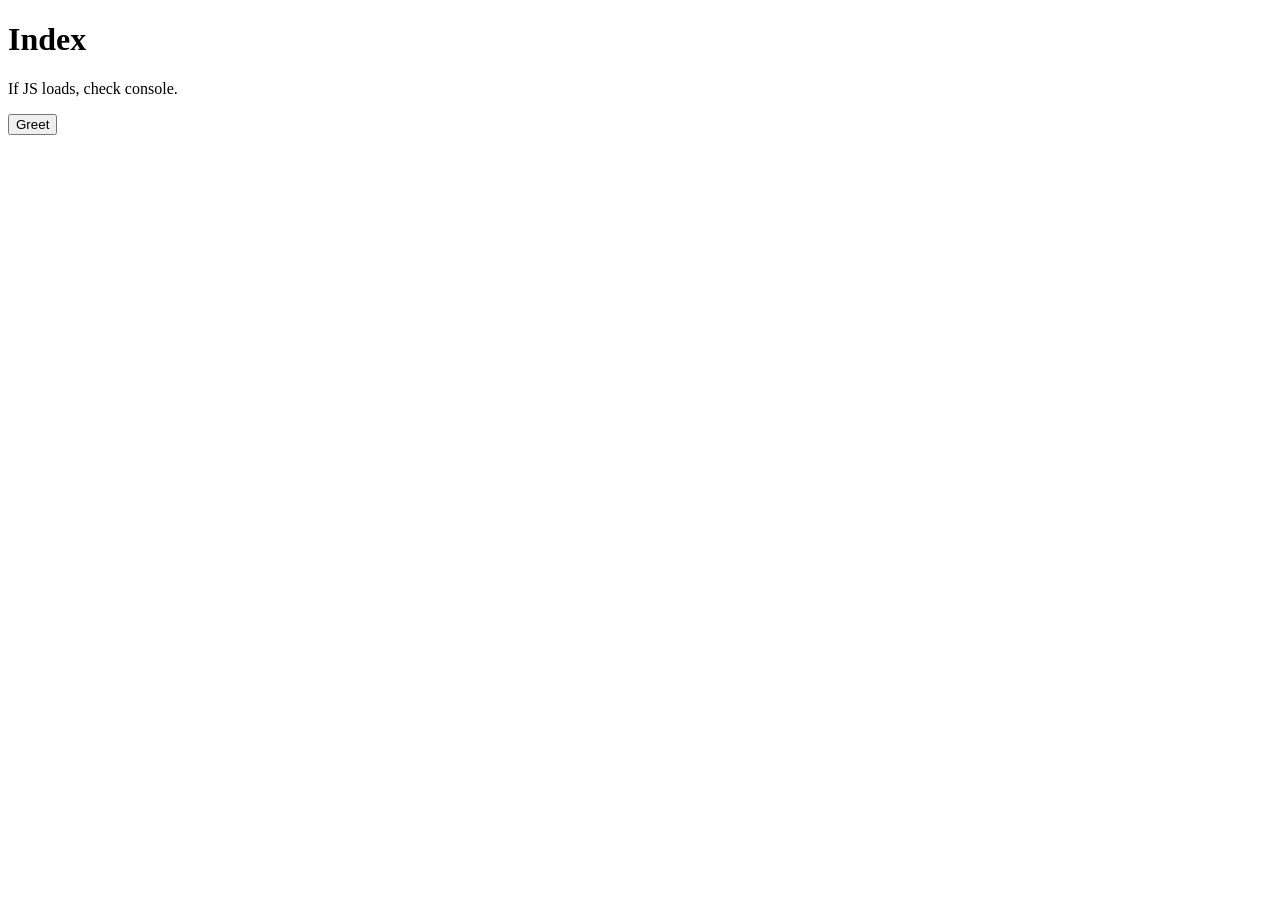
==== public/index.html @ 1df29bf6 "first commit" ====
<!doctype html>
<html>
<head>
  <meta charset="utf-8">
  <title>Test Server</title>
  <script src="/js/app.js"></script>
</head>
<body>
  <h1>Index</h1>
  <p>If JS loads, check console.</p>

  <button onclick="greet()">Greet</button>
</body>
</html>
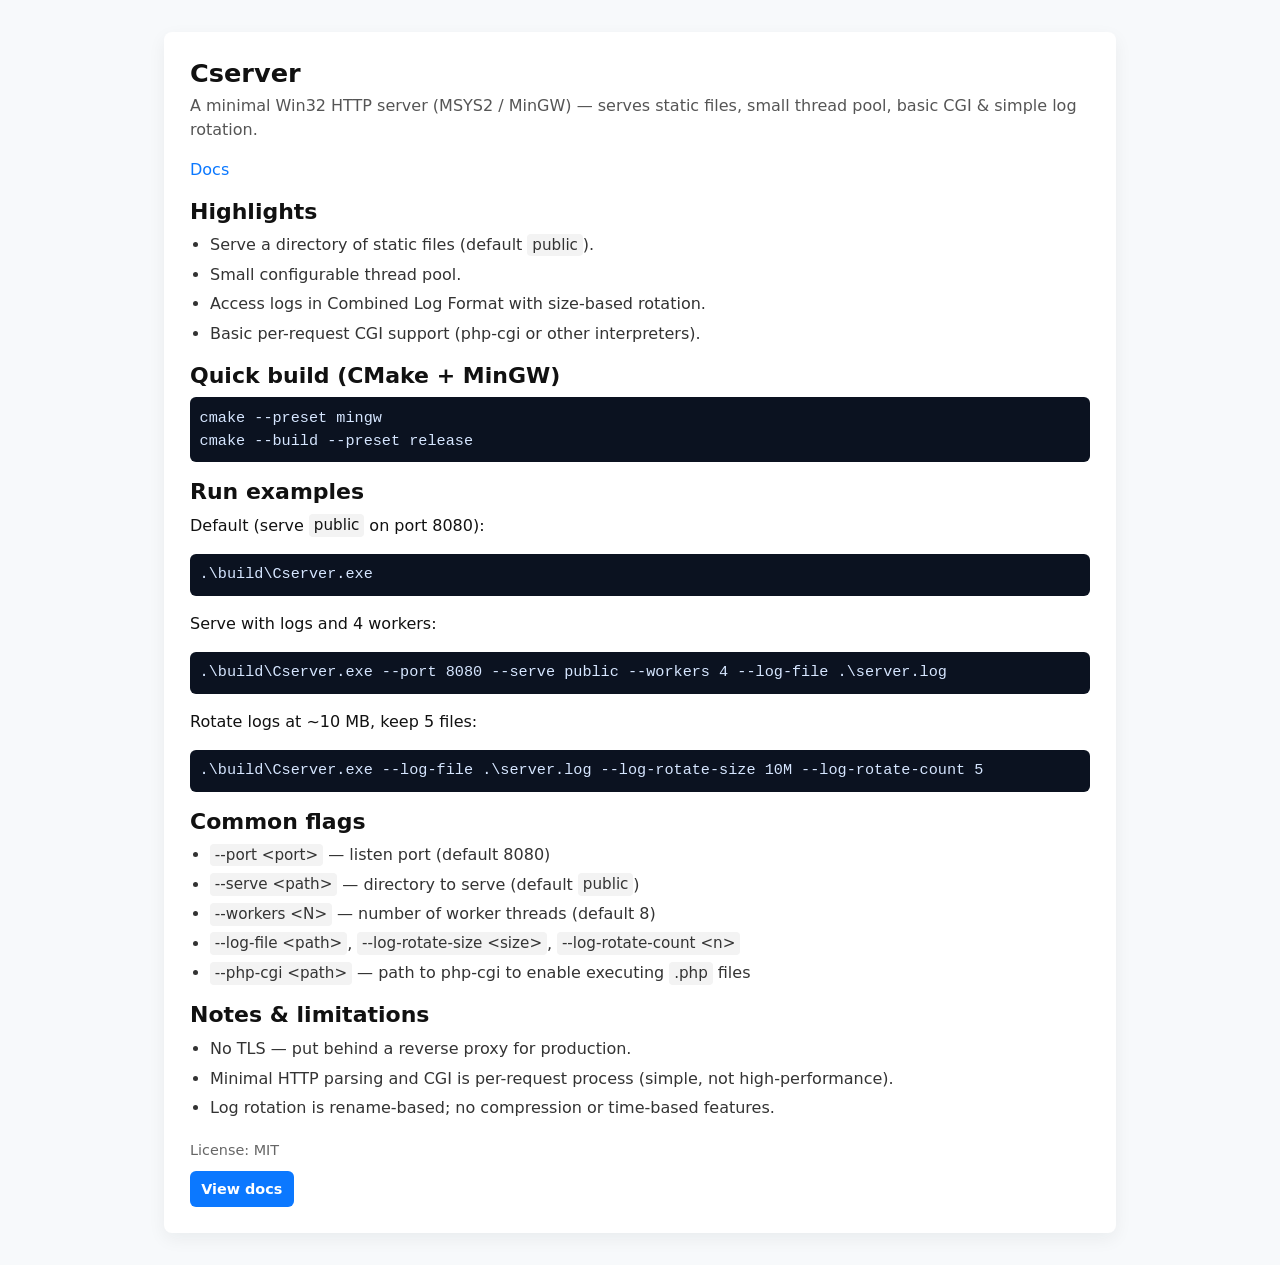
==== commit 2d3bd58e: "feat: Revamp index.html for improved layout and documentation; enhance app.js by removing unnecessar" ====
--- a/public/index.html
+++ b/public/index.html
@@ -1,14 +1,88 @@
 <!doctype html>
-<html>
+<html lang="en">
 <head>
-  <meta charset="utf-8">
-  <title>Test Server</title>
-  <script src="/js/app.js"></script>
+  <meta charset="utf-8" />
+  <meta name="viewport" content="width=device-width,initial-scale=1" />
+  <title>Cserver — Quick Overview</title>
+  <link rel="stylesheet" href="css/app.css">
+  <style>
+    :root { font-family: system-ui, -apple-system, "Segoe UI", Roboto, "Helvetica Neue", Arial; color:#222; }
+    body { margin: 0; padding: 2rem; background:#f7f9fb; }
+    .wrap { max-width:900px; margin:0 auto; background:#fff; padding:1.6rem; border-radius:8px; box-shadow:0 6px 18px rgba(20,30,40,0.06); }
+    h1 { margin:0 0 0.25rem 0; font-size:1.6rem; }
+    p.lead { margin:0 0 1rem 0; color:#555; }
+    section { margin:1rem 0; }
+    ul { margin:0.4rem 0 0 1.25rem; color:#333; }
+    pre { background:#0b1220; color:#d6e6ff; padding:0.6rem; border-radius:6px; overflow:auto; font-size:0.95rem; }
+    .k { color:#7fb0ff; } /* small highlight class */
+    footer { margin-top:1.25rem; font-size:0.9rem; color:#666; }
+    .btn { display:inline-block; padding:0.45rem 0.7rem; background:#0b78ff; color:#fff; text-decoration:none; border-radius:6px; font-weight:600; }
+  </style>
 </head>
 <body>
-  <h1>Index</h1>
-  <p>If JS loads, check console.</p>
+  <div class="wrap">
+    <header>
+      <h1>Cserver</h1>
+      <p class="lead">A minimal Win32 HTTP server (MSYS2 / MinGW) — serves static files, small thread pool, basic CGI & simple log rotation.</p>
+      <nav style="margin-top:0.6rem;"><a href="/docs" style="color:#0b78ff;text-decoration:none;">Docs</a></nav>
+    </header>
 
-  <button onclick="greet()">Greet</button>
+    <section>
+      <h2>Highlights</h2>
+      <ul>
+        <li>Serve a directory of static files (default <code>public</code>).</li>
+        <li>Small configurable thread pool.</li>
+        <li>Access logs in Combined Log Format with size-based rotation.</li>
+        <li>Basic per-request CGI support (php-cgi or other interpreters).</li>
+      </ul>
+    </section>
+
+    <section>
+      <h2>Quick build (CMake + MinGW)</h2>
+      <pre>
+cmake --preset mingw
+cmake --build --preset release</pre>
+    </section>
+
+    <section>
+      <h2>Run examples</h2>
+      <p>Default (serve <code>public</code> on port 8080):</p>
+      <pre>
+.\build\Cserver.exe</pre>
+
+      <p>Serve with logs and 4 workers:</p>
+      <pre>
+.\build\Cserver.exe --port 8080 --serve public --workers 4 --log-file .\server.log</pre>
+
+      <p>Rotate logs at ~10 MB, keep 5 files:</p>
+      <pre>
+.\build\Cserver.exe --log-file .\server.log --log-rotate-size 10M --log-rotate-count 5</pre>
+    </section>
+
+    <section>
+      <h2>Common flags</h2>
+      <ul>
+        <li><code>--port &lt;port&gt;</code> — listen port (default 8080)</li>
+        <li><code>--serve &lt;path&gt;</code> — directory to serve (default <code>public</code>)</li>
+        <li><code>--workers &lt;N&gt;</code> — number of worker threads (default 8)</li>
+        <li><code>--log-file &lt;path&gt;</code>, <code>--log-rotate-size &lt;size&gt;</code>, <code>--log-rotate-count &lt;n&gt;</code></li>
+        <li><code>--php-cgi &lt;path&gt;</code> — path to php-cgi to enable executing <code>.php</code> files</li>
+      </ul>
+    </section>
+
+    <section>
+      <h2>Notes & limitations</h2>
+      <ul>
+        <li>No TLS — put behind a reverse proxy for production.</li>
+        <li>Minimal HTTP parsing and CGI is per-request process (simple, not high-performance).</li>
+        <li>Log rotation is rename-based; no compression or time-based features.</li>
+      </ul>
+    </section>
+
+    <footer>
+      <div>License: MIT</div>
+      <div style="margin-top:0.6rem;"><a class="btn" href="/docs">View docs</a></div>
+    </footer>
+  </div>
 </body>
 </html>
--- a/public/css/app.css
+++ b/public/css/app.css
@@ -0,0 +1,172 @@
+/* Base layout */
+body {
+    font-family: system-ui, -apple-system, "Segoe UI", Roboto, "Helvetica Neue", Arial;
+    background: #f6f8fa;
+    color: #111;
+    margin: 0;
+    padding: 2rem;
+    line-height: 1.5;
+    -webkit-font-smoothing: antialiased;
+    -moz-osx-font-smoothing: grayscale;
+}
+
+/* Container */
+.container {
+    max-width: 720px;
+    margin: 0 auto;
+    background: #fff;
+    padding: 1.5rem;
+    border-radius: 8px;
+    box-shadow: 0 4px 8px rgba(0,0,0,0.06);
+}
+
+/* Headings */
+h1, h2, h3, h4, h5, h6 {
+    margin: 0 0 0.5rem 0;
+    line-height: 1.25;
+    font-weight: 600;
+}
+h1 { font-size: 1.75rem; }
+h2 { font-size: 1.375rem; }
+h3 { font-size: 1.125rem; }
+
+/* Paragraphs and text */
+p { margin: 0 0 1rem 0; }
+small { font-size: 0.85em; color: #555; }
+strong { font-weight: 700; }
+em { font-style: italic; }
+
+/* Links */
+a {
+    color: #0366d6;
+    text-decoration: none;
+    background-color: transparent;
+}
+a:hover, a:focus { text-decoration: underline; outline: none; }
+
+/* Lists */
+ul, ol {
+    margin: 0 0 1rem 1.25rem;
+    padding: 0;
+}
+li { margin: 0.35rem 0; }
+
+/* Images & media */
+img, picture, svg {
+    max-width: 100%;
+    height: auto;
+    display: block;
+}
+figure { margin: 0 0 1rem 0; }
+figcaption {
+    font-size: 0.9rem;
+    color: #666;
+    margin-top: 0.4rem;
+}
+
+/* Horizontal rule */
+hr {
+    border: none;
+    border-top: 1px solid #e6e6e6;
+    margin: 1.25rem 0;
+}
+
+/* Blockquote */
+blockquote {
+    margin: 0 0 1rem 0;
+    padding: 0.75rem 1rem;
+    background: #fbfdff;
+    border-left: 4px solid #dfeefe;
+    color: #333;
+}
+
+/* Code, preformatted text */
+pre {
+    background: #0d1117;
+    color: #c9d1d9;
+    padding: 0.75rem;
+    border-radius: 6px;
+    overflow: auto;
+    font-family: ui-monospace, SFMono-Regular, Menlo, Monaco, "Roboto Mono", "Segoe UI Mono", monospace;
+    font-size: 0.9rem;
+    margin: 0 0 1rem 0;
+}
+code {
+    background: rgba(27,31,35,0.05);
+    padding: 0.15rem 0.3rem;
+    border-radius: 4px;
+    font-family: inherit;
+    font-size: 0.95em;
+}
+
+/* Tables */
+table {
+    width: 100%;
+    border-collapse: collapse;
+    margin: 0 0 1rem 0;
+    background: transparent;
+    font-size: 0.95rem;
+}
+caption {
+    text-align: left;
+    font-size: 0.9rem;
+    color: #555;
+    padding-bottom: 0.5rem;
+}
+th, td {
+    padding: 0.6rem 0.75rem;
+    border: 1px solid #e9ecef;
+    vertical-align: top;
+    text-align: left;
+}
+th {
+    background: #f6f8fa;
+    font-weight: 600;
+    color: #111;
+}
+tbody tr:nth-child(even) td { background: #fbfbfc; }
+
+/* Forms */
+label { display: inline-block; margin-bottom: 0.35rem; font-weight: 600; }
+input[type="text"], input[type="email"], input[type="password"], textarea, select {
+    width: 100%;
+    padding: 0.5rem 0.6rem;
+    border: 1px solid #dfe3e8;
+    border-radius: 6px;
+    background: #fff;
+    font-size: 1rem;
+    box-sizing: border-box;
+}
+textarea { min-height: 120px; resize: vertical; }
+input:focus, textarea:focus, select:focus {
+    outline: none;
+    box-shadow: 0 0 0 3px rgba(3,102,214,0.12);
+    border-color: #0366d6;
+}
+fieldset { border: 1px solid #e6e9ee; padding: 0.75rem; border-radius: 6px; }
+legend { padding: 0 0.25rem; font-weight: 600; }
+
+/* Buttons */
+button {
+    background: #0366d6;
+    color: #fff;
+    border: none;
+    padding: 0.6rem 1rem;
+    border-radius: 6px;
+    cursor: pointer;
+    font-size: 1rem;
+}
+button:hover { background: #024ea2; }
+button:disabled {
+    opacity: 0.6;
+    cursor: not-allowed;
+}
+
+/* Accessibility helpers */
+a:focus, button:focus, input:focus, textarea:focus {
+    outline: none;
+    box-shadow: 0 0 0 3px rgba(3,102,214,0.15);
+}
+
+/* Utility */
+.hidden { display: none !important; }
